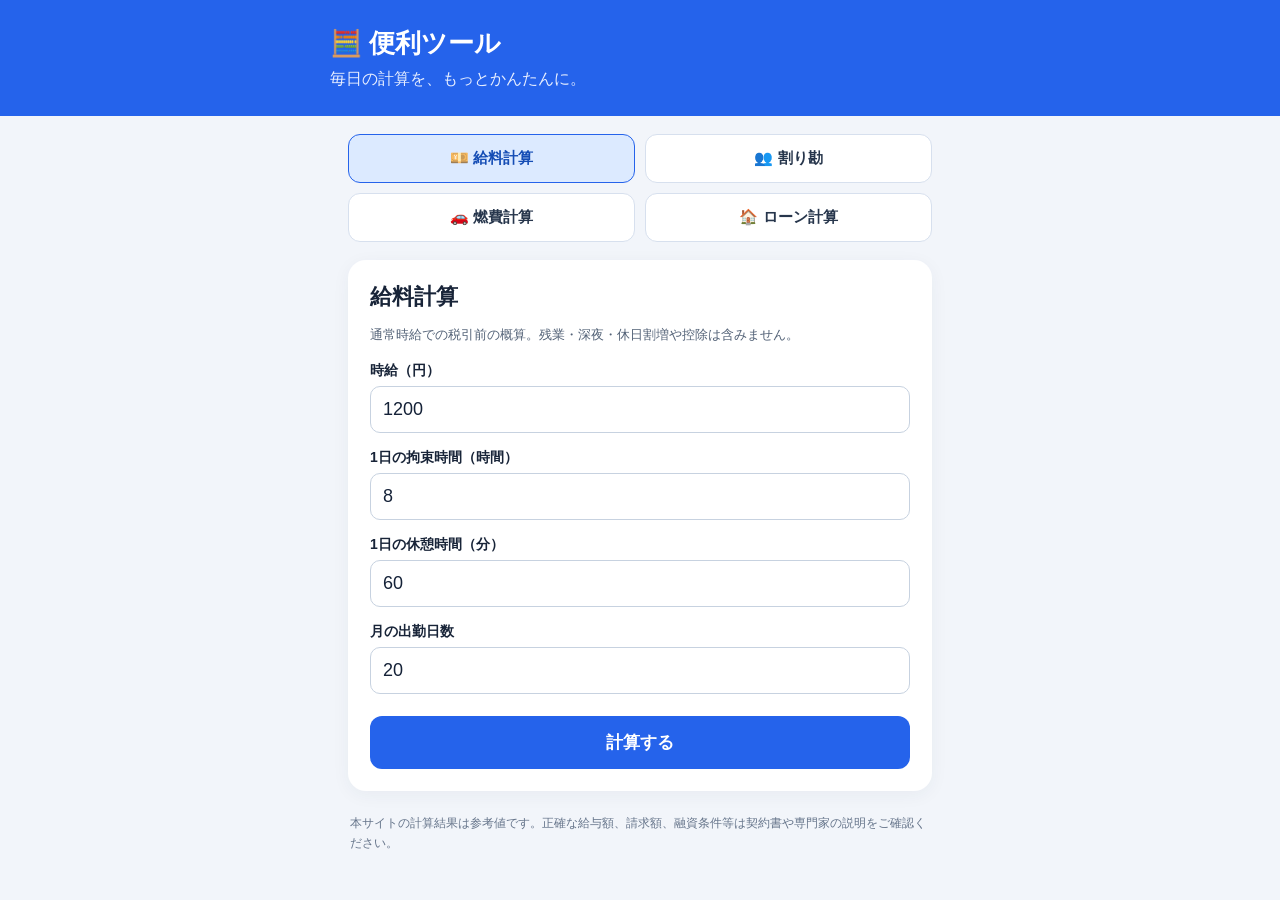
==== index.html @ 73e9c278 "Add files via upload" ====
<!doctype html>
<html lang="ja"><head><meta charset="utf-8"><meta name="viewport" content="width=device-width,initial-scale=1"><meta name="theme-color" content="#2563eb"><title>便利ツール | 無料計算サイト</title><style>
:root{font-family:-apple-system,BlinkMacSystemFont,'Hiragino Kaku Gothic ProN',sans-serif;color:#182438;background:#f2f5fa}*{box-sizing:border-box}body{margin:0}header{background:#2563eb;color:white;padding:26px 18px}header>div,main,footer{max-width:620px;margin:auto}h1{margin:0;font-size:26px}header p{margin:8px 0 0;color:#e7eeff}main{padding:18px}nav{display:grid;grid-template-columns:repeat(2,1fr);gap:10px;margin-bottom:18px}nav button{border:1px solid #d7e0ee;background:white;border-radius:12px;padding:14px 5px;font-size:15px;font-weight:700;color:#27364c}nav button[aria-selected=true]{background:#dceaff;border-color:#2563eb;color:#154db5}section{background:white;border-radius:18px;padding:22px;box-shadow:0 4px 18px #23344a0d}section[hidden]{display:none}h2{margin:0 0 8px;font-size:22px}.hint{color:#536277;font-size:13px;line-height:1.6}label{display:block;margin-top:16px;font-size:14px;font-weight:700}input{width:100%;border:1px solid #c7d2e0;border-radius:10px;padding:12px;margin-top:6px;font-size:18px;color:#152238}button.calc{width:100%;margin-top:22px;border:0;background:#2563eb;color:white;border-radius:12px;padding:15px;font-size:17px;font-weight:700}.result{margin-top:18px;padding:18px;background:#eaf2ff;border-radius:12px;font-size:22px;font-weight:800;overflow-wrap:anywhere}.result:empty{display:none}footer{padding:4px 20px 30px;font-size:12px;color:#65748a;line-height:1.7}</style></head><body>
<header><div><h1>🧮 便利ツール</h1><p>毎日の計算を、もっとかんたんに。</p></div></header><main><nav aria-label="計算ツールを選択"><button aria-selected="true" data-target="salary">💴 給料計算</button><button aria-selected="false" data-target="split">👥 割り勘</button><button aria-selected="false" data-target="fuel">🚗 燃費計算</button><button aria-selected="false" data-target="loan">🏠 ローン計算</button></nav>
<section id="salary"><h2>給料計算</h2><p class="hint">通常時給での税引前の概算。残業・深夜・休日割増や控除は含みません。</p><label>時給（円）<input id="wage" type="number" min="0" value="1200"></label><label>1日の拘束時間（時間）<input id="hours" type="number" min="0" value="8" step="0.5"></label><label>1日の休憩時間（分）<input id="break" type="number" min="0" value="60"></label><label>月の出勤日数<input id="days" type="number" min="0" value="20"></label><button class="calc" data-calc="salary">計算する</button><div class="result" id="salary-result" aria-live="polite"></div></section>
<section id="split" hidden><h2>割り勘計算</h2><p class="hint">1人あたりの支払額を1円単位で切り上げます。</p><label>合計金額（円）<input id="bill" type="number" min="0" value="12000"></label><label>人数<input id="people" type="number" min="1" step="1" value="4"></label><button class="calc" data-calc="split">計算する</button><div class="result" id="split-result" aria-live="polite"></div></section>
<section id="fuel" hidden><h2>燃費計算</h2><p class="hint">満タン法などで測定した走行距離と給油量から計算します。</p><label>走行距離（km）<input id="distance" type="number" min="0" value="420"></label><label>給油量（L）<input id="liters" type="number" min="0.01" value="30" step="0.01"></label><button class="calc" data-calc="fuel">計算する</button><div class="result" id="fuel-result" aria-live="polite"></div></section>
<section id="loan" hidden><h2>ローン返済計算</h2><p class="hint">元利均等返済、毎月末返済、固定金利の概算。手数料・ボーナス返済は含みません。</p><label>借入額（万円）<input id="principal" type="number" min="0" value="2000"></label><label>年利（%）<input id="rate" type="number" min="0" step="0.01" value="2"></label><label>返済期間（年）<input id="years" type="number" min="1" step="1" value="35"></label><button class="calc" data-calc="loan">計算する</button><div class="result" id="loan-result" aria-live="polite"></div></section></main>
<footer>本サイトの計算結果は参考値です。正確な給与額、請求額、融資条件等は契約書や専門家の説明をご確認ください。</footer><script>
const el=id=>document.getElementById(id),num=id=>Number(el(id).value),yen=v=>Math.round(v).toLocaleString('ja-JP')+'円';
document.querySelectorAll('nav button').forEach(b=>b.addEventListener('click',()=>{document.querySelectorAll('nav button').forEach(x=>x.setAttribute('aria-selected',String(x===b)));document.querySelectorAll('main section').forEach(s=>s.hidden=s.id!==b.dataset.target)}));
document.querySelectorAll('[data-calc]').forEach(b=>b.addEventListener('click',()=>{const type=b.dataset.calc,out=el(type+'-result');let ids=type==='salary'?['wage','hours','break','days']:type==='split'?['bill','people']:type==='fuel'?['distance','liters']:['principal','rate','years'];if(ids.some(id=>el(id).value.trim()===''||!Number.isFinite(num(id))||num(id)<0)){out.textContent='入力値を確認してください';return}let message='';if(type==='salary'){if(num('break')>num('hours')*60||num('days')>31||num('hours')>24){message='時間や日数を確認してください'}else{message='月収の目安：'+yen(num('wage')*(num('hours')-num('break')/60)*num('days'))}}else if(type==='split'){message=num('people')<1||!Number.isInteger(num('people'))?'人数は1以上の整数で入力してください':'1人あたり：'+yen(Math.ceil(num('bill')/num('people')))}else if(type==='fuel'){message=num('liters')<=0?'給油量は0より大きくしてください':'燃費：'+(num('distance')/num('liters')).toFixed(2)+' km/L'}else{const p=num('principal')*10000,r=num('rate')/1200,n=num('years')*12;if(n<=0||!Number.isInteger(num('years'))||num('years')>100){message='返済期間を確認してください'}else{const payment=r===0?p/n:p*r/(1-Math.pow(1+r,-n));message=Number.isFinite(payment)?'毎月返済：約'+yen(payment)+' ／ 総返済：約'+yen(payment*n):'入力値を確認してください'}}out.textContent=message}));
</script></body></html>
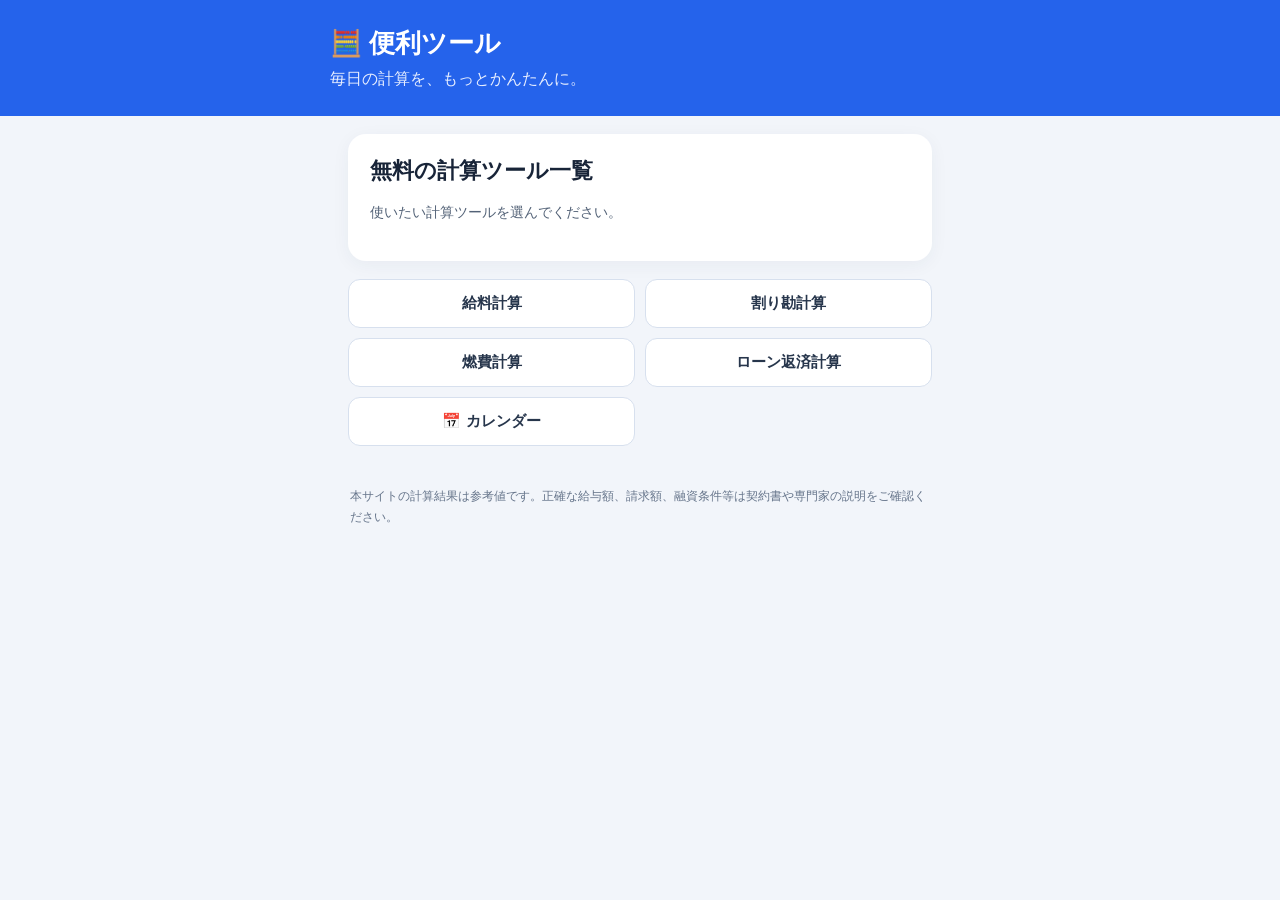
==== commit 43023d98: "Add files via upload" ====
--- a/index.html
+++ b/index.html
@@ -1,13 +1 @@
-<!doctype html>
-<html lang="ja"><head><meta charset="utf-8"><meta name="viewport" content="width=device-width,initial-scale=1"><meta name="theme-color" content="#2563eb"><title>便利ツール | 無料計算サイト</title><style>
-:root{font-family:-apple-system,BlinkMacSystemFont,'Hiragino Kaku Gothic ProN',sans-serif;color:#182438;background:#f2f5fa}*{box-sizing:border-box}body{margin:0}header{background:#2563eb;color:white;padding:26px 18px}header>div,main,footer{max-width:620px;margin:auto}h1{margin:0;font-size:26px}header p{margin:8px 0 0;color:#e7eeff}main{padding:18px}nav{display:grid;grid-template-columns:repeat(2,1fr);gap:10px;margin-bottom:18px}nav button{border:1px solid #d7e0ee;background:white;border-radius:12px;padding:14px 5px;font-size:15px;font-weight:700;color:#27364c}nav button[aria-selected=true]{background:#dceaff;border-color:#2563eb;color:#154db5}section{background:white;border-radius:18px;padding:22px;box-shadow:0 4px 18px #23344a0d}section[hidden]{display:none}h2{margin:0 0 8px;font-size:22px}.hint{color:#536277;font-size:13px;line-height:1.6}label{display:block;margin-top:16px;font-size:14px;font-weight:700}input{width:100%;border:1px solid #c7d2e0;border-radius:10px;padding:12px;margin-top:6px;font-size:18px;color:#152238}button.calc{width:100%;margin-top:22px;border:0;background:#2563eb;color:white;border-radius:12px;padding:15px;font-size:17px;font-weight:700}.result{margin-top:18px;padding:18px;background:#eaf2ff;border-radius:12px;font-size:22px;font-weight:800;overflow-wrap:anywhere}.result:empty{display:none}footer{padding:4px 20px 30px;font-size:12px;color:#65748a;line-height:1.7}</style></head><body>
-<header><div><h1>🧮 便利ツール</h1><p>毎日の計算を、もっとかんたんに。</p></div></header><main><nav aria-label="計算ツールを選択"><button aria-selected="true" data-target="salary">💴 給料計算</button><button aria-selected="false" data-target="split">👥 割り勘</button><button aria-selected="false" data-target="fuel">🚗 燃費計算</button><button aria-selected="false" data-target="loan">🏠 ローン計算</button></nav>
-<section id="salary"><h2>給料計算</h2><p class="hint">通常時給での税引前の概算。残業・深夜・休日割増や控除は含みません。</p><label>時給（円）<input id="wage" type="number" min="0" value="1200"></label><label>1日の拘束時間（時間）<input id="hours" type="number" min="0" value="8" step="0.5"></label><label>1日の休憩時間（分）<input id="break" type="number" min="0" value="60"></label><label>月の出勤日数<input id="days" type="number" min="0" value="20"></label><button class="calc" data-calc="salary">計算する</button><div class="result" id="salary-result" aria-live="polite"></div></section>
-<section id="split" hidden><h2>割り勘計算</h2><p class="hint">1人あたりの支払額を1円単位で切り上げます。</p><label>合計金額（円）<input id="bill" type="number" min="0" value="12000"></label><label>人数<input id="people" type="number" min="1" step="1" value="4"></label><button class="calc" data-calc="split">計算する</button><div class="result" id="split-result" aria-live="polite"></div></section>
-<section id="fuel" hidden><h2>燃費計算</h2><p class="hint">満タン法などで測定した走行距離と給油量から計算します。</p><label>走行距離（km）<input id="distance" type="number" min="0" value="420"></label><label>給油量（L）<input id="liters" type="number" min="0.01" value="30" step="0.01"></label><button class="calc" data-calc="fuel">計算する</button><div class="result" id="fuel-result" aria-live="polite"></div></section>
-<section id="loan" hidden><h2>ローン返済計算</h2><p class="hint">元利均等返済、毎月末返済、固定金利の概算。手数料・ボーナス返済は含みません。</p><label>借入額（万円）<input id="principal" type="number" min="0" value="2000"></label><label>年利（%）<input id="rate" type="number" min="0" step="0.01" value="2"></label><label>返済期間（年）<input id="years" type="number" min="1" step="1" value="35"></label><button class="calc" data-calc="loan">計算する</button><div class="result" id="loan-result" aria-live="polite"></div></section></main>
-<footer>本サイトの計算結果は参考値です。正確な給与額、請求額、融資条件等は契約書や専門家の説明をご確認ください。</footer><script>
-const el=id=>document.getElementById(id),num=id=>Number(el(id).value),yen=v=>Math.round(v).toLocaleString('ja-JP')+'円';
-document.querySelectorAll('nav button').forEach(b=>b.addEventListener('click',()=>{document.querySelectorAll('nav button').forEach(x=>x.setAttribute('aria-selected',String(x===b)));document.querySelectorAll('main section').forEach(s=>s.hidden=s.id!==b.dataset.target)}));
-document.querySelectorAll('[data-calc]').forEach(b=>b.addEventListener('click',()=>{const type=b.dataset.calc,out=el(type+'-result');let ids=type==='salary'?['wage','hours','break','days']:type==='split'?['bill','people']:type==='fuel'?['distance','liters']:['principal','rate','years'];if(ids.some(id=>el(id).value.trim()===''||!Number.isFinite(num(id))||num(id)<0)){out.textContent='入力値を確認してください';return}let message='';if(type==='salary'){if(num('break')>num('hours')*60||num('days')>31||num('hours')>24){message='時間や日数を確認してください'}else{message='月収の目安：'+yen(num('wage')*(num('hours')-num('break')/60)*num('days'))}}else if(type==='split'){message=num('people')<1||!Number.isInteger(num('people'))?'人数は1以上の整数で入力してください':'1人あたり：'+yen(Math.ceil(num('bill')/num('people')))}else if(type==='fuel'){message=num('liters')<=0?'給油量は0より大きくしてください':'燃費：'+(num('distance')/num('liters')).toFixed(2)+' km/L'}else{const p=num('principal')*10000,r=num('rate')/1200,n=num('years')*12;if(n<=0||!Number.isInteger(num('years'))||num('years')>100){message='返済期間を確認してください'}else{const payment=r===0?p/n:p*r/(1-Math.pow(1+r,-n));message=Number.isFinite(payment)?'毎月返済：約'+yen(payment)+' ／ 総返済：約'+yen(payment*n):'入力値を確認してください'}}out.textContent=message}));
-</script></body></html>
+<!doctype html><html lang="ja"><head><meta charset="utf-8"><meta name="viewport" content="width=device-width,initial-scale=1"><meta name="theme-color" content="#2563eb"><title>無料計算サイト | 便利ツール</title><meta name="description" content="給料計算・割り勘・燃費・ローン返済をスマホで簡単に無料計算。"><link rel="stylesheet" href="style.css"></head><body><header><div><h1>🧮 便利ツール</h1><p>毎日の計算を、もっとかんたんに。</p></div></header><main><section><h2>無料の計算ツール一覧</h2><p class="hint">使いたい計算ツールを選んでください。</p></section><div style="height:18px"></div><nav aria-label="計算ツールを選択"><a href="salary.html">給料計算</a><a href="split.html">割り勘計算</a><a href="fuel.html">燃費計算</a><a href="loan.html">ローン返済計算</a><a href="calendar.html">📅 カレンダー</a></nav></main><footer>本サイトの計算結果は参考値です。正確な給与額、請求額、融資条件等は契約書や専門家の説明をご確認ください。</footer></body></html>
--- a/style.css
+++ b/style.css
@@ -0,0 +1,23 @@
+ :root{font-family:-apple-system,BlinkMacSystemFont,"Hiragino Kaku Gothic ProN",sans-serif;color:#182438;background:#f2f5fa}*{box-sizing:border-box}body{margin:0}header{background:#2563eb;color:white;padding:26px 18px}header>div,main,footer{max-width:620px;margin:auto}h1{margin:0;font-size:26px}header p{margin:8px 0 0;color:#e7eeff}main{padding:18px}nav{display:grid;grid-template-columns:repeat(2,1fr);gap:10px;margin-bottom:18px}nav a{border:1px solid #d7e0ee;background:white;border-radius:12px;padding:14px 5px;font-size:15px;font-weight:700;color:#27364c;text-decoration:none;text-align:center}nav a[aria-current=page]{background:#dceaff;border-color:#2563eb;color:#154db5}section{background:white;border-radius:18px;padding:22px;box-shadow:0 4px 18px #23344a0d}h2{margin:0 0 8px;font-size:22px}.hint,.explain{color:#536277;font-size:14px;line-height:1.8}label{display:block;margin-top:16px;font-size:14px;font-weight:700}input{width:100%;border:1px solid #c7d2e0;border-radius:10px;padding:12px;margin-top:6px;font-size:18px;color:#152238}button.calc{width:100%;margin-top:22px;border:0;background:#2563eb;color:white;border-radius:12px;padding:15px;font-size:17px;font-weight:700}.result{margin-top:18px;padding:18px;background:#eaf2ff;border-radius:12px;font-size:22px;font-weight:800;overflow-wrap:anywhere}.result:empty{display:none}footer{padding:4px 20px 30px;font-size:12px;color:#65748a;line-height:1.7}a:focus-visible,button:focus-visible,input:focus-visible{outline:3px solid #f59e0b;outline-offset:2px}
+/* Calendar */
+.calendar-toolbar{display:flex;justify-content:space-between;align-items:center;gap:8px;margin:16px 0}.calendar-toolbar button,.event-actions button{border:1px solid #c7d2e0;background:#fff;border-radius:10px;padding:10px 13px;color:#182438;font-size:15px}.calendar-toolbar strong{font-size:19px}.calendar-grid{display:grid;grid-template-columns:repeat(7,minmax(0,1fr));gap:4px}.weekday{text-align:center;font-size:12px;font-weight:700;color:#536277;padding:8px 0}.day{position:relative;min-height:54px;background:#f8fafc;border:1px solid #e1e7f0;border-radius:9px;padding:6px 2px;display:flex;flex-direction:column;align-items:center;gap:5px;font-size:15px;color:#182438}.day[disabled]{visibility:hidden}.day.today{border:2px solid #2563eb}.day.selected{background:#dceaff}.day .dot{height:6px;width:6px;border-radius:50%;background:#2563eb}.day:focus-visible{outline:3px solid #f59e0b}.event-item{border-bottom:1px solid #e1e7f0;padding:12px 0;overflow-wrap:anywhere}.event-item:last-child{border-bottom:0}.event-actions{display:flex;gap:8px;margin-top:8px}.event-actions button{font-size:13px;padding:6px 10px}.calendar-form{margin-top:18px;padding-top:12px;border-top:1px solid #e1e7f0}.calendar-form textarea{width:100%;min-height:76px;border:1px solid #c7d2e0;border-radius:10px;padding:12px;font:inherit;margin-top:6px}.calendar-form button{margin-top:12px}.status{font-size:13px;color:#536277;min-height:1.5em}@media(max-width:390px){.day{min-height:47px;font-size:13px}.calendar-grid{gap:3px}section{padding:16px}}
+
+/* Work calendar */
+.salary-summary{padding:16px;background:#eaf2ff;border-radius:14px;margin:14px 0}
+.salary-amount{font-size:28px;font-weight:800;color:#154db5;margin:5px 0}
+.work-two{display:grid;grid-template-columns:1fr 1fr;gap:12px}
+.work-check{display:flex;align-items:center;gap:8px;font-weight:500}
+.work-check input{width:auto;margin:0}
+.secondary-button{width:100%;margin-top:10px;padding:12px;border:1px solid #c7d2e0;border-radius:10px;background:white;font-size:15px}
+.day .work-dot{width:7px;height:7px;background:#16a34a;border-radius:50%}
+.day .work-small{font-size:9px;color:#166534;font-weight:700;line-height:1.1}
+@media(max-width:390px){.day .work-small{font-size:8px}}
+
+.pay-row,.place-row{display:flex;align-items:center;justify-content:space-between;gap:8px;padding:10px 0;border-bottom:1px solid #d7e0ee;flex-wrap:wrap}
+.pay-row strong{white-space:nowrap}
+.place-row span{flex:1;min-width:140px}
+.place-row button{border:1px solid #c7d2e0;background:#fff;border-radius:8px;padding:7px 10px}
+#workplace-breakdown{margin-top:10px}
+#work-place{width:100%;padding:12px;margin-top:6px;border:1px solid #c7d2e0;border-radius:10px;font-size:16px;background:white}
+
+.day.holiday{background:#fef3c7;border:2px solid #eab308}.day.multi-picked{outline:3px solid #16a34a;outline-offset:-3px}.holiday-label{display:block;font-size:10px;color:#92400e;font-weight:800}#work-history,#event-history{width:100%;padding:12px;margin-top:6px;border:1px solid #c7d2e0;border-radius:10px;background:white;font-size:16px}
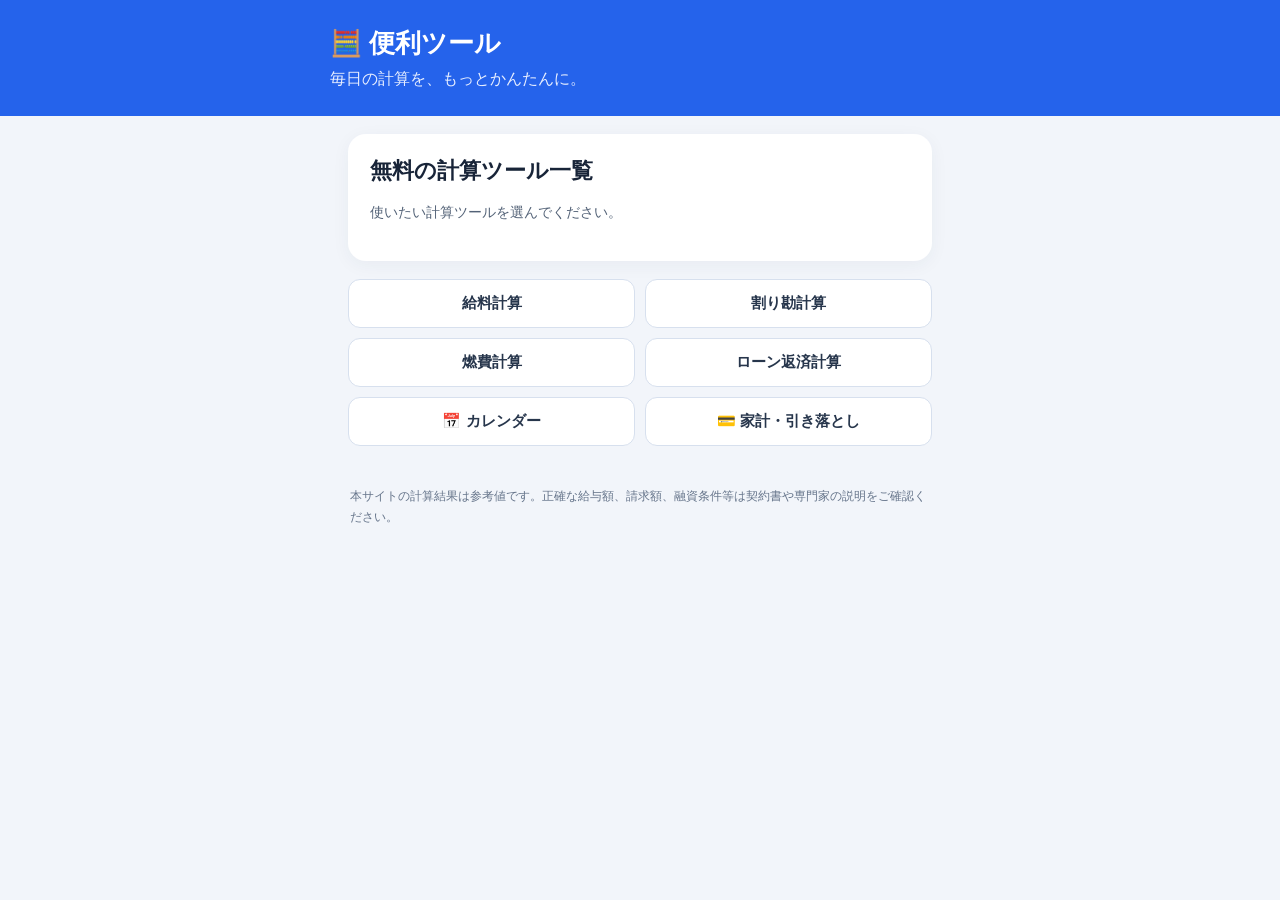
==== commit 077386d4: "Add files via upload" ====
--- a/index.html
+++ b/index.html
@@ -1 +1 @@
-<!doctype html><html lang="ja"><head><meta charset="utf-8"><meta name="viewport" content="width=device-width,initial-scale=1"><meta name="theme-color" content="#2563eb"><title>無料計算サイト | 便利ツール</title><meta name="description" content="給料計算・割り勘・燃費・ローン返済をスマホで簡単に無料計算。"><link rel="stylesheet" href="style.css"></head><body><header><div><h1>🧮 便利ツール</h1><p>毎日の計算を、もっとかんたんに。</p></div></header><main><section><h2>無料の計算ツール一覧</h2><p class="hint">使いたい計算ツールを選んでください。</p></section><div style="height:18px"></div><nav aria-label="計算ツールを選択"><a href="salary.html">給料計算</a><a href="split.html">割り勘計算</a><a href="fuel.html">燃費計算</a><a href="loan.html">ローン返済計算</a><a href="calendar.html">📅 カレンダー</a></nav></main><footer>本サイトの計算結果は参考値です。正確な給与額、請求額、融資条件等は契約書や専門家の説明をご確認ください。</footer></body></html>+<!doctype html><html lang="ja"><head><meta charset="utf-8"><meta name="viewport" content="width=device-width,initial-scale=1"><meta name="theme-color" content="#2563eb"><title>無料計算サイト | 便利ツール</title><meta name="description" content="給料計算・割り勘・燃費・ローン返済をスマホで簡単に無料計算。"><link rel="stylesheet" href="style.css"></head><body><header><div><h1>🧮 便利ツール</h1><p>毎日の計算を、もっとかんたんに。</p></div></header><main><section><h2>無料の計算ツール一覧</h2><p class="hint">使いたい計算ツールを選んでください。</p></section><div style="height:18px"></div><nav aria-label="計算ツールを選択"><a href="salary.html">給料計算</a><a href="split.html">割り勘計算</a><a href="fuel.html">燃費計算</a><a href="loan.html">ローン返済計算</a><a href="calendar.html">📅 カレンダー</a><a href="finance.html">💳 家計・引き落とし</a></nav></main><footer>本サイトの計算結果は参考値です。正確な給与額、請求額、融資条件等は契約書や専門家の説明をご確認ください。</footer></body></html>
--- a/style.css
+++ b/style.css
@@ -21,3 +21,28 @@
 #work-place{width:100%;padding:12px;margin-top:6px;border:1px solid #c7d2e0;border-radius:10px;font-size:16px;background:white}
 
 .day.holiday{background:#fef3c7;border:2px solid #eab308}.day.multi-picked{outline:3px solid #16a34a;outline-offset:-3px}.holiday-label{display:block;font-size:10px;color:#92400e;font-weight:800}#work-history,#event-history{width:100%;padding:12px;margin-top:6px;border:1px solid #c7d2e0;border-radius:10px;background:white;font-size:16px}
+
+#expense-panel input[type=file]{font-size:14px}
+#expense-panel select,#place-pay-type,#work-pay-type{width:100%;padding:12px;margin-top:6px;border:1px solid #c7d2e0;border-radius:10px;background:white;font-size:16px}
+.expense-entry{padding:10px 0;border-bottom:1px solid #d7e0ee;display:flex;justify-content:space-between;align-items:center;gap:8px}
+.expense-entry button{padding:7px;border-radius:8px;border:1px solid #c7d2e0;background:white}
+
+.day.has-entry{border-color:#0f766e;background:#ecfdf5}
+.day.has-entry.selected{background:#dceaff}
+.day.has-entry.holiday{background:#fef3c7}
+.entry-indicator{font-size:9px;font-weight:800;color:#0f766e;line-height:1.1;white-space:normal;text-align:center;letter-spacing:0}
+#day-popup{border:0;border-radius:16px;padding:20px;width:min(92vw,440px);max-height:80vh;overflow:auto;box-shadow:0 12px 55px #0004;color:#182438}
+#day-popup::backdrop{background:#0008}
+.popup-head{display:flex;justify-content:space-between;align-items:center;gap:12px}
+.popup-head h3{margin:0;font-size:18px}
+.popup-head button{background:#f1f5f9;border:0;border-radius:8px;padding:10px;font-size:17px}
+.popup-entry{display:flex;gap:12px;border-bottom:1px solid #e1e7f0;padding:12px 0;white-space:pre-wrap;overflow-wrap:anywhere}
+.popup-entry strong{min-width:35px;color:#2563eb}
+.popup-entry span{flex:1}
+
+.day.has-payment{box-shadow:inset 0 -3px #f59e0b}
+#finance-status{white-space:pre-wrap}
+
+.forecast-row{padding:12px;margin:8px 0;border:1px solid #cbd5e1;border-radius:10px;background:#f8fafc;display:grid;gap:5px}
+.forecast-danger{background:#fff1f2;border-color:#e11d48;color:#9f1239}
+#deposit-list .secondary-button{width:auto;margin:0}
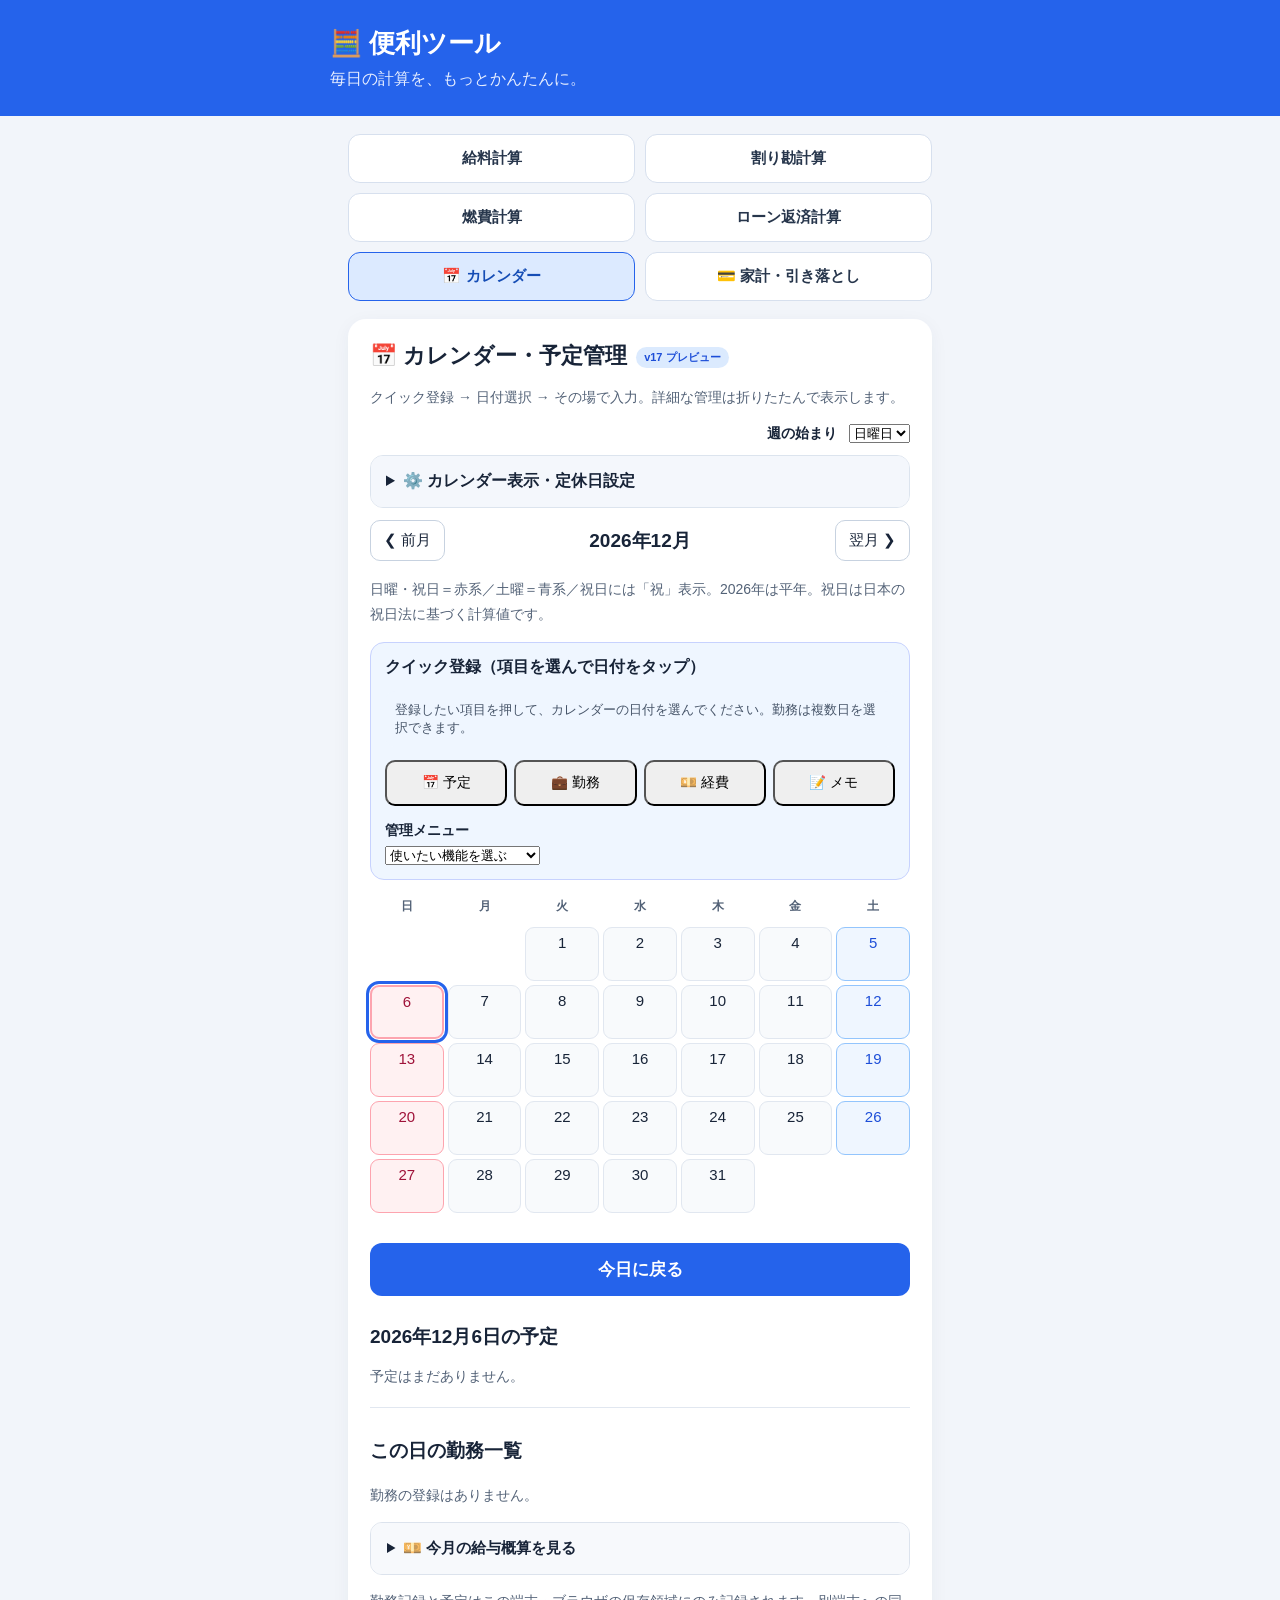
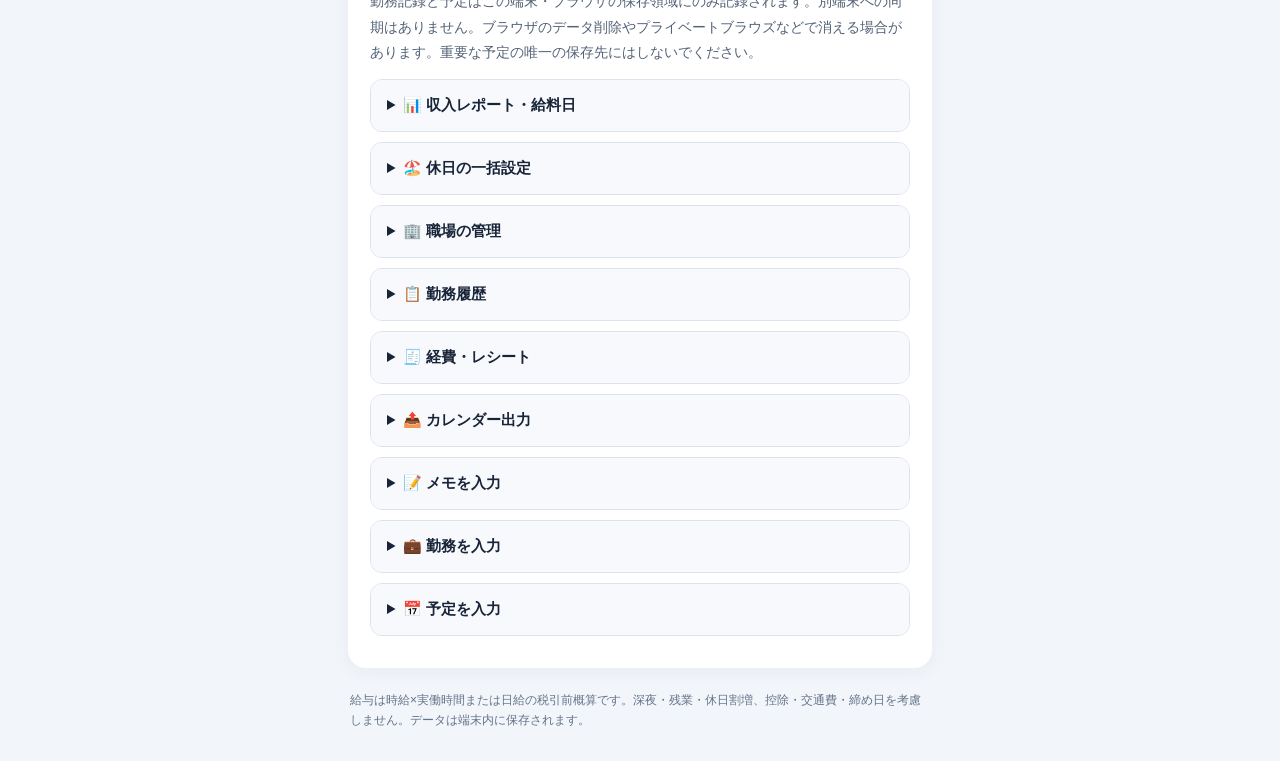
==== commit 18d3fdb2: "Add files via upload" ====
--- a/index.html
+++ b/index.html
@@ -1 +1,2 @@
-<!doctype html><html lang="ja"><head><meta charset="utf-8"><meta name="viewport" content="width=device-width,initial-scale=1"><meta name="theme-color" content="#2563eb"><title>無料計算サイト | 便利ツール</title><meta name="description" content="給料計算・割り勘・燃費・ローン返済をスマホで簡単に無料計算。"><link rel="stylesheet" href="style.css"></head><body><header><div><h1>🧮 便利ツール</h1><p>毎日の計算を、もっとかんたんに。</p></div></header><main><section><h2>無料の計算ツール一覧</h2><p class="hint">使いたい計算ツールを選んでください。</p></section><div style="height:18px"></div><nav aria-label="計算ツールを選択"><a href="salary.html">給料計算</a><a href="split.html">割り勘計算</a><a href="fuel.html">燃費計算</a><a href="loan.html">ローン返済計算</a><a href="calendar.html">📅 カレンダー</a><a href="finance.html">💳 家計・引き落とし</a></nav></main><footer>本サイトの計算結果は参考値です。正確な給与額、請求額、融資条件等は契約書や専門家の説明をご確認ください。</footer></body></html>+<!DOCTYPE html>
+<html lang="ja"><head><meta charset="utf-8"/><meta content="width=device-width,initial-scale=1" name="viewport"/><meta content="#2563eb" name="theme-color"/><title>無料計算サイト | 便利ツール</title><meta content="給料計算・割り勘・燃費・ローン返済をスマホで簡単に無料計算。" name="description"/><link href="style.css" rel="stylesheet"/><meta content="0;url=calendar.html" http-equiv="refresh"/></head><body><header><div><h1>🧮 便利ツール</h1><p>毎日の計算を、もっとかんたんに。</p></div></header><main><section class="v17-home"><h2>📅 カレンダーがホームになりました</h2><p>予定・勤務・家計をここから管理できます。</p><a class="v17-primary" href="calendar.html">カレンダーを開く</a><details class="v17-fold"><summary>その他の便利ツール</summary><nav><a href="finance.html">💳 家計・引き落とし</a><a href="loan.html">🏠 ローン・保険</a><a href="salary.html">給料計算</a><a href="split.html">割り勘計算</a><a href="fuel.html">燃費計算</a></nav></details></section></main><footer>本サイトの計算結果は参考値です。正確な給与額、請求額、融資条件等は契約書や専門家の説明をご確認ください。</footer></body></html>
--- a/style.css
+++ b/style.css
@@ -46,3 +46,63 @@
 .forecast-row{padding:12px;margin:8px 0;border:1px solid #cbd5e1;border-radius:10px;background:#f8fafc;display:grid;gap:5px}
 .forecast-danger{background:#fff1f2;border-color:#e11d48;color:#9f1239}
 #deposit-list .secondary-button{width:auto;margin:0}
+/* Weekends and Japanese public holidays */
+#calendar .day.jpn-sunday,#calendar .day.jpn-holiday{background:#fff1f2;border-color:#fda4af;color:#9f1239}
+#calendar .day.jpn-saturday:not(.jpn-holiday){background:#eff6ff;border-color:#93c5fd;color:#1d4ed8}
+#calendar .day.jpn-holiday.selected,#calendar .day.jpn-sunday.selected,#calendar .day.jpn-saturday.selected{outline:3px solid #2563eb;outline-offset:1px}
+.jpn-holiday-label{display:block;font-size:10px;font-weight:800;color:#be123c;line-height:1.1}
+
+.manager-section{margin-top:24px;padding-top:12px;border-top:1px solid #cbd5e1}
+.manager-section h2{font-size:19px;margin:18px 0 12px}
+.manager-item{padding:12px 0;border-bottom:1px solid #dce3ed}
+.manager-item button{width:auto;padding:8px 12px;margin:6px 6px 0 0}
+.insurance-warning{border:2px solid #d97706;border-radius:12px;padding:12px;margin:12px 0;background:#fffbeb;color:#92400e;font-weight:700}
+.day.has-insurance{box-shadow:inset 0 -3px #e11d48}
+#insurance-year-dialog{border:0;border-radius:16px;max-width:min(92vw,440px);padding:22px;box-shadow:0 15px 50px #0004}
+#insurance-year-dialog::backdrop{background:#0008}
+
+#insurance-reserve-list .manager-item{margin:12px 0;padding:14px;border:1px solid #dce3ed;border-radius:12px}
+/* v16 calendar usability */
+.v16-cal-settings{display:flex;gap:12px;align-items:center;justify-content:flex-end;margin:12px 0}
+.v16-cal-settings label{margin:0;white-space:nowrap;font-size:.9rem}
+.v16-cal-settings select{width:auto;max-width:160px;margin:0}
+.v16-quick{background:#f5f8ff;border:1px solid #dbeafe;border-radius:14px;padding:15px;margin:14px 0 20px}
+.v16-quick strong{display:block;margin-bottom:10px}
+.v16-actions{display:grid;grid-template-columns:repeat(4,minmax(0,1fr));gap:7px;margin-bottom:16px}
+.v16-actions button{margin:0;padding:12px 3px;font-size:.86rem;border-radius:10px}
+.v16-quick label{display:block;margin-bottom:6px}
+.v16-quick select{margin:0}
+.v16-fold{border:1px solid #dce3ed;border-radius:12px;margin:12px 0;overflow:hidden}
+.v16-fold>summary{padding:16px;font-weight:700;cursor:pointer;background:#f7f9fc;list-style-position:inside}
+.v16-fold>.calendar-form,.v16-fold>form{margin:8px 12px 14px}
+.v16-fold:target{scroll-margin-top:12px}
+@media(max-width:420px){.v16-actions button{font-size:.78rem;padding:11px 2px}}
+
+/* v16.1: calendar first, readable on narrow iPhones */
+.v16-version{display:inline-block;margin-left:9px;padding:3px 8px;font-size:11px;vertical-align:middle;background:#dbeafe;color:#1d4ed8;border-radius:20px}
+.v16-quick{margin:12px 0;padding:14px;border:1px solid #c7d2fe;background:#eff6ff}
+.v16-fold{margin:10px 0}
+.v16-fold summary{font-size:15px}
+.calendar-toolbar{margin-top:4px}
+#calendar{margin-bottom:8px}
+#selected-title{margin-top:18px}
+@media(max-width:440px){main{padding-top:12px}.v16-actions{grid-template-columns:repeat(2,minmax(0,1fr))}.v16-actions button{font-size:14px;padding:12px 4px}.v16-cal-settings{justify-content:flex-start}}
+
+/* v17 UI: consistent compact disclosure and sheet */
+.v17-fold{border:1px solid #dce4ee;border-radius:13px;margin:12px 0;background:#fff;overflow:hidden}
+.v17-fold>summary{padding:15px;cursor:pointer;font-weight:700;background:#f4f7fc}
+.v17-fold>form,.v17-fold>p,.v17-fold>label,.v17-fold>div{margin-left:14px;margin-right:14px}
+.v17-intro,.v17-mode-help{font-size:13px;color:#475569;background:#eff6ff;padding:10px;border-radius:10px}
+.v17-primary{display:block;background:#2563eb;color:white;padding:15px;border-radius:12px;text-align:center;text-decoration:none;font-weight:700;margin:15px 0}
+#v17-edit-dialog,.v17-sheet{border:0;border-radius:18px 18px 0 0;position:fixed;top:auto;bottom:0;left:0;right:0;width:100%;max-width:620px;max-height:86dvh;overflow:auto;margin:0 auto;padding:20px;background:#fff;box-shadow:0 -10px 40px #0003}
+#v17-edit-dialog::backdrop,.v17-sheet::backdrop{background:#0007}
+.v17-edit-form label{display:block;margin:12px 0}.v17-edit-form input,.v17-edit-form select{width:100%;padding:12px;border:1px solid #c7d2e0;border-radius:10px;font-size:16px;margin-top:6px}
+.v17-edit-actions{display:flex;gap:10px;align-items:center;margin-top:20px}.v17-edit-actions>*{flex:1}.v17-edit-actions button{padding:13px;border-radius:10px}.v17-edit-actions .calc{margin:0}
+.v17-weekly-off{display:flex;gap:5px;justify-content:space-between}.v17-weekly-off label{margin:0;font-size:13px}.v17-weekly-off input{width:auto}
+.day.v17-off{box-shadow:inset 0 -3px #10b981}.day.v17-red{color:#dc2626}.day.v17-blue{color:#2563eb}
+.v16-quick{margin:10px 0}.v16-actions button.v17-active{background:#1d4ed8;color:#fff;border-color:#1d4ed8}
+.v17-sheet form{margin:0;padding:0;border:0}.v17-sheet h3{margin:5px 0 12px}.v17-sheet .v17-close{float:right;width:auto;margin:0;padding:7px 12px}
+.v17-picked{outline:3px solid #2563eb;outline-offset:-3px}
+@media(max-width:440px){nav a{padding:10px 4px;font-size:13px}header{padding:16px}section{padding:15px}.day{min-height:47px}}
+
+body.v17-no-sun .day.jpn-sunday:not(.v17-red){color:#182438;background:#f8fafc}body.v17-no-sat .day.jpn-saturday:not(.v17-blue){color:#182438;background:#f8fafc}body.v17-no-holiday .day.jpn-holiday:not(.v17-red){color:#182438;background:#f8fafc}body.v17-no-holiday .day.jpn-holiday:not(.v17-red) .jpn-holiday-label{color:#536277}
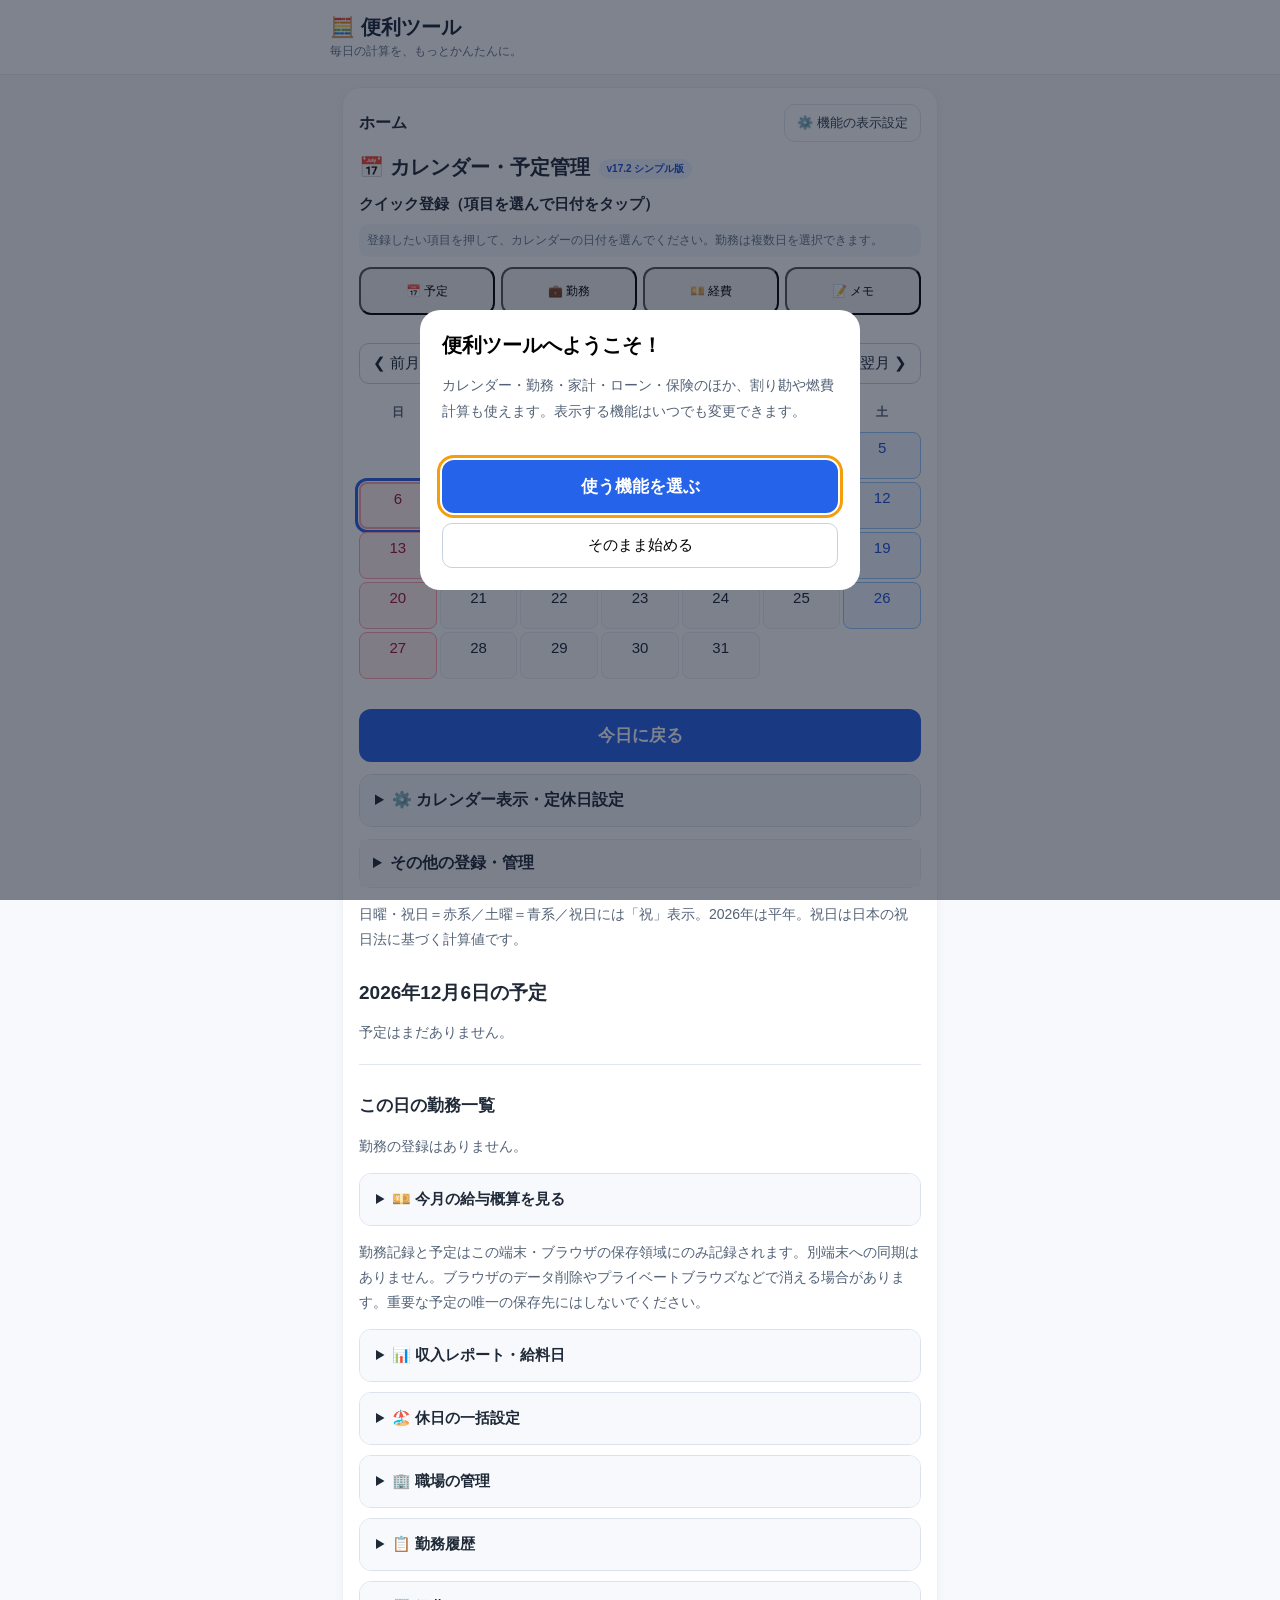
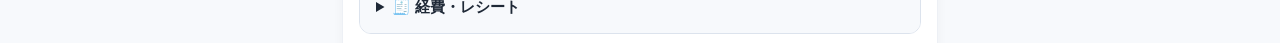
==== commit 563dd188: "Add files via upload" ====
--- a/index.html
+++ b/index.html
@@ -1,2 +1,2 @@
 <!DOCTYPE html>
-<html lang="ja"><head><meta charset="utf-8"/><meta content="width=device-width,initial-scale=1" name="viewport"/><meta content="#2563eb" name="theme-color"/><title>無料計算サイト | 便利ツール</title><meta content="給料計算・割り勘・燃費・ローン返済をスマホで簡単に無料計算。" name="description"/><link href="style.css" rel="stylesheet"/><meta content="0;url=calendar.html" http-equiv="refresh"/></head><body><header><div><h1>🧮 便利ツール</h1><p>毎日の計算を、もっとかんたんに。</p></div></header><main><section class="v17-home"><h2>📅 カレンダーがホームになりました</h2><p>予定・勤務・家計をここから管理できます。</p><a class="v17-primary" href="calendar.html">カレンダーを開く</a><details class="v17-fold"><summary>その他の便利ツール</summary><nav><a href="finance.html">💳 家計・引き落とし</a><a href="loan.html">🏠 ローン・保険</a><a href="salary.html">給料計算</a><a href="split.html">割り勘計算</a><a href="fuel.html">燃費計算</a></nav></details></section></main><footer>本サイトの計算結果は参考値です。正確な給与額、請求額、融資条件等は契約書や専門家の説明をご確認ください。</footer></body></html>+<html lang="ja"><head><meta charset="utf-8"/><meta content="width=device-width,initial-scale=1" name="viewport"/><meta content="#2563eb" name="theme-color"/><title>無料計算サイト | 便利ツール</title><meta content="給料計算・割り勘・燃費・ローン返済をスマホで簡単に無料計算。" name="description"/><link href="style.css?v=172" rel="stylesheet"/><meta content="0;url=calendar.html" http-equiv="refresh"/></head><body><header><div><h1>🧮 便利ツール</h1><p>毎日の計算を、もっとかんたんに。</p></div></header><main><section class="v17-home"><h2>📅 カレンダーがホームになりました</h2><p>予定・勤務・家計をここから管理できます。</p><a class="v17-primary" href="calendar.html">カレンダーを開く</a><details class="v17-fold"><summary>その他の便利ツール</summary><nav><a href="finance.html">💳 家計・引き落とし</a><a href="loan.html">🏠 ローン・保険</a><a href="salary.html">給料計算</a><a href="split.html">割り勘計算</a><a href="fuel.html">燃費計算</a></nav></details></section></main><footer>本サイトの計算結果は参考値です。正確な給与額、請求額、融資条件等は契約書や専門家の説明をご確認ください。</footer></body></html>
--- a/style.css
+++ b/style.css
@@ -106,3 +106,9 @@
 @media(max-width:440px){nav a{padding:10px 4px;font-size:13px}header{padding:16px}section{padding:15px}.day{min-height:47px}}
 
 body.v17-no-sun .day.jpn-sunday:not(.v17-red){color:#182438;background:#f8fafc}body.v17-no-sat .day.jpn-saturday:not(.v17-blue){color:#182438;background:#f8fafc}body.v17-no-holiday .day.jpn-holiday:not(.v17-red){color:#182438;background:#f8fafc}body.v17-no-holiday .day.jpn-holiday:not(.v17-red) .jpn-holiday-label{color:#536277}
+
+/* v17.1: keep quick actions at the top, hide long tool nav */
+.v17-nav-fold{margin:18px auto;max-width:900px;padding:10px 14px;border:1px solid #dbe3ef;border-radius:12px}.v17-nav-fold summary{cursor:pointer;font-weight:650}.v17-nav-fold nav{margin-top:10px}.v16-quick{margin:12px 0 16px}.v17-quick-note{font-size:.88rem}
+
+/* v17.2 SIMPLE unified layout */
+:root{background:#f7f9fc;color:#1f2937}body{background:#f7f9fc}header{background:#fff;color:#17243a;border-bottom:1px solid #e7edf5;padding:14px 18px}header h1{font-size:20px;font-weight:800}header p{font-size:12px;color:#64748b;margin:2px 0 0}main{padding:12px 12px 24px}section{padding:16px;border:1px solid #edf0f5;box-shadow:0 3px 12px #1f29370a}h2{font-size:20px}h3{font-size:17px}button,select,input,textarea{font-family:inherit}select{min-height:42px}input{font-size:16px}button{cursor:pointer}.v16-quick{border:0;background:#fff;padding:6px 0 12px;margin:0 0 6px}.v16-quick>strong{font-size:15px}.v16-actions{display:grid;grid-template-columns:repeat(4,minmax(0,1fr));gap:6px;margin:10px 0}.v16-actions button{font-size:12px;min-height:48px;padding:8px 2px;border-radius:12px}.v17-mode-help{margin:8px 0;background:#f4f7fc;color:#64748b;font-size:12px;padding:8px}.v16-quick>label,.v16-quick>select{display:none}.calendar-toolbar{margin:6px 0 12px}.calendar-grid{gap:3px}.day{border-color:#e8edf5;border-radius:8px;background:#fafbfe;min-height:47px}.v172-top-actions{display:flex;gap:8px;align-items:center;justify-content:space-between;margin-bottom:12px}.v172-settings-btn{border:1px solid #e0e7f0;border-radius:11px;background:#fff;color:#334155;padding:9px 12px;font-size:13px}.v172-settings{border:0;border-radius:20px;width:min(92vw,440px);max-height:85dvh;overflow:auto;padding:22px}.v172-settings::backdrop{background:#0f172a88}.v172-setting-row{display:flex;justify-content:space-between;align-items:center;gap:14px;border-bottom:1px solid #e5eaf1;padding:12px 0;margin:0}.v172-setting-row input{width:22px;height:22px;flex:none}.v172-menu{border:1px solid #e7edf5;border-radius:13px;background:#fff;margin:12px 0}.v172-menu>summary{padding:13px;font-size:14px;font-weight:700;cursor:pointer}.v172-links{display:grid;grid-template-columns:1fr 1fr;gap:7px;padding:10px}.v172-links a{display:block;border-radius:9px;background:#f4f7fc;text-align:center;padding:12px 5px;text-decoration:none;font-size:13px;color:#243a55;font-weight:600}.v172-advanced{border:1px solid #e7edf5;border-radius:12px;margin:10px 0}.v172-advanced>summary{cursor:pointer;padding:13px;font-weight:700;background:#f8fafc}.v172-advanced>div{padding:0 12px 12px}.v17-nav-fold{display:none}.v16-version{font-size:10px;background:#eff6ff}.v172-finance-tools{display:grid;grid-template-columns:repeat(2,1fr);gap:8px;margin:10px 0}.v172-finance-tools button{border:1px solid #dce4f0;background:#f7faff;border-radius:12px;padding:12px 6px;font-size:13px;font-weight:700}.v172-finance-tools button:focus-visible{outline:2px solid #2563eb}@media(max-width:440px){header{padding:12px 14px}main{padding:8px}section{padding:13px}.v16-actions{grid-template-columns:repeat(4,minmax(0,1fr))}.v16-actions button{font-size:12px;padding:7px 1px}.v17-mode-help{font-size:12px}}
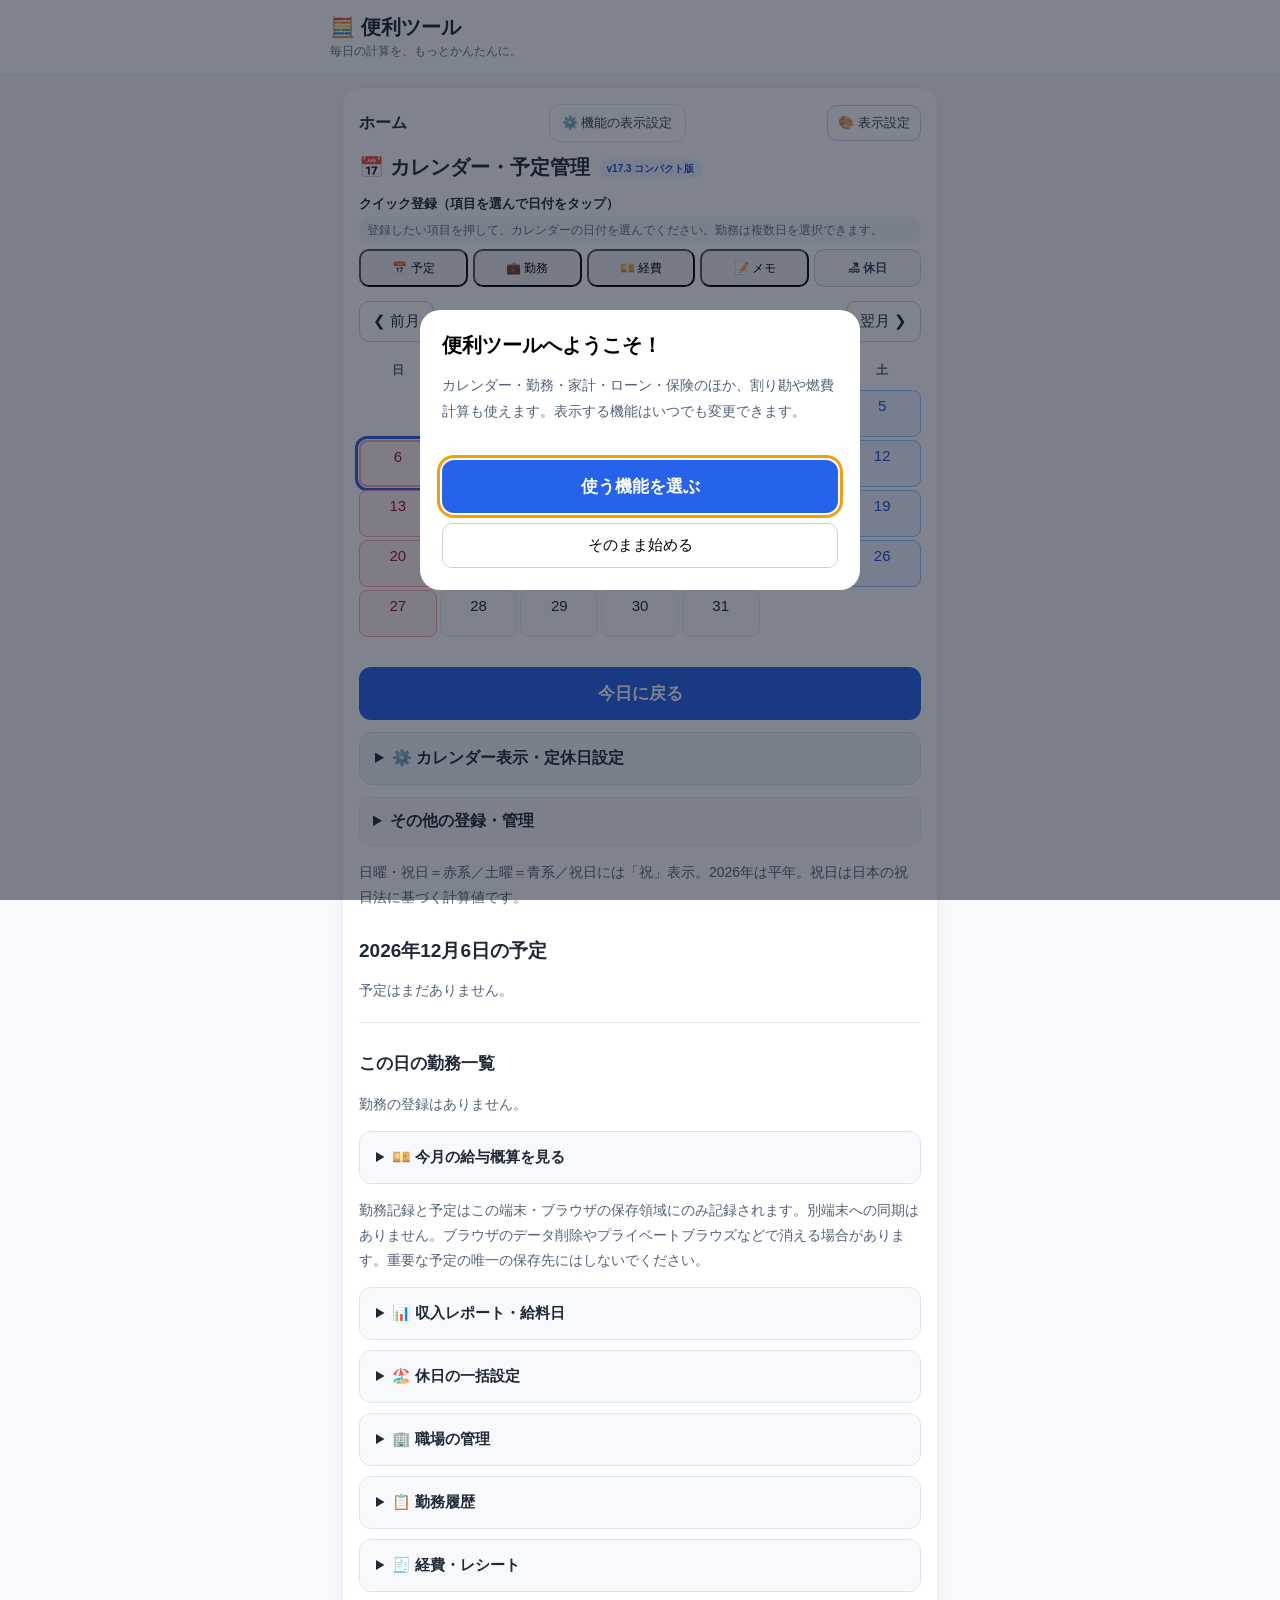
==== commit 3c6066a2: "Add files via upload" ====
--- a/index.html
+++ b/index.html
@@ -1,2 +1,2 @@
 <!DOCTYPE html>
-<html lang="ja"><head><meta charset="utf-8"/><meta content="width=device-width,initial-scale=1" name="viewport"/><meta content="#2563eb" name="theme-color"/><title>無料計算サイト | 便利ツール</title><meta content="給料計算・割り勘・燃費・ローン返済をスマホで簡単に無料計算。" name="description"/><link href="style.css?v=172" rel="stylesheet"/><meta content="0;url=calendar.html" http-equiv="refresh"/></head><body><header><div><h1>🧮 便利ツール</h1><p>毎日の計算を、もっとかんたんに。</p></div></header><main><section class="v17-home"><h2>📅 カレンダーがホームになりました</h2><p>予定・勤務・家計をここから管理できます。</p><a class="v17-primary" href="calendar.html">カレンダーを開く</a><details class="v17-fold"><summary>その他の便利ツール</summary><nav><a href="finance.html">💳 家計・引き落とし</a><a href="loan.html">🏠 ローン・保険</a><a href="salary.html">給料計算</a><a href="split.html">割り勘計算</a><a href="fuel.html">燃費計算</a></nav></details></section></main><footer>本サイトの計算結果は参考値です。正確な給与額、請求額、融資条件等は契約書や専門家の説明をご確認ください。</footer></body></html>+<html lang="ja"><head><meta charset="utf-8"/><meta content="width=device-width,initial-scale=1" name="viewport"/><meta content="#2563eb" name="theme-color"/><title>無料計算サイト | 便利ツール</title><meta content="給料計算・割り勘・燃費・ローン返済をスマホで簡単に無料計算。" name="description"/><link href="style.css?v=173" rel="stylesheet"/><meta content="0;url=calendar.html" http-equiv="refresh"/></head><body><header><div><h1>🧮 便利ツール</h1><p>毎日の計算を、もっとかんたんに。</p></div></header><main><section class="v17-home"><h2>📅 カレンダーがホームになりました</h2><p>予定・勤務・家計をここから管理できます。</p><a class="v17-primary" href="calendar.html">カレンダーを開く</a><details class="v17-fold"><summary>その他の便利ツール</summary><nav><a href="finance.html">💳 家計・引き落とし</a><a href="loan.html">🏠 ローン・保険</a><a href="salary.html">給料計算</a><a href="split.html">割り勘計算</a><a href="fuel.html">燃費計算</a></nav></details></section></main><footer>本サイトの計算結果は参考値です。正確な給与額、請求額、融資条件等は契約書や専門家の説明をご確認ください。</footer><script defer src="v17-compact.js?v=173"></script></body></html>
--- a/style.css
+++ b/style.css
@@ -112,3 +112,26 @@
 
 /* v17.2 SIMPLE unified layout */
 :root{background:#f7f9fc;color:#1f2937}body{background:#f7f9fc}header{background:#fff;color:#17243a;border-bottom:1px solid #e7edf5;padding:14px 18px}header h1{font-size:20px;font-weight:800}header p{font-size:12px;color:#64748b;margin:2px 0 0}main{padding:12px 12px 24px}section{padding:16px;border:1px solid #edf0f5;box-shadow:0 3px 12px #1f29370a}h2{font-size:20px}h3{font-size:17px}button,select,input,textarea{font-family:inherit}select{min-height:42px}input{font-size:16px}button{cursor:pointer}.v16-quick{border:0;background:#fff;padding:6px 0 12px;margin:0 0 6px}.v16-quick>strong{font-size:15px}.v16-actions{display:grid;grid-template-columns:repeat(4,minmax(0,1fr));gap:6px;margin:10px 0}.v16-actions button{font-size:12px;min-height:48px;padding:8px 2px;border-radius:12px}.v17-mode-help{margin:8px 0;background:#f4f7fc;color:#64748b;font-size:12px;padding:8px}.v16-quick>label,.v16-quick>select{display:none}.calendar-toolbar{margin:6px 0 12px}.calendar-grid{gap:3px}.day{border-color:#e8edf5;border-radius:8px;background:#fafbfe;min-height:47px}.v172-top-actions{display:flex;gap:8px;align-items:center;justify-content:space-between;margin-bottom:12px}.v172-settings-btn{border:1px solid #e0e7f0;border-radius:11px;background:#fff;color:#334155;padding:9px 12px;font-size:13px}.v172-settings{border:0;border-radius:20px;width:min(92vw,440px);max-height:85dvh;overflow:auto;padding:22px}.v172-settings::backdrop{background:#0f172a88}.v172-setting-row{display:flex;justify-content:space-between;align-items:center;gap:14px;border-bottom:1px solid #e5eaf1;padding:12px 0;margin:0}.v172-setting-row input{width:22px;height:22px;flex:none}.v172-menu{border:1px solid #e7edf5;border-radius:13px;background:#fff;margin:12px 0}.v172-menu>summary{padding:13px;font-size:14px;font-weight:700;cursor:pointer}.v172-links{display:grid;grid-template-columns:1fr 1fr;gap:7px;padding:10px}.v172-links a{display:block;border-radius:9px;background:#f4f7fc;text-align:center;padding:12px 5px;text-decoration:none;font-size:13px;color:#243a55;font-weight:600}.v172-advanced{border:1px solid #e7edf5;border-radius:12px;margin:10px 0}.v172-advanced>summary{cursor:pointer;padding:13px;font-weight:700;background:#f8fafc}.v172-advanced>div{padding:0 12px 12px}.v17-nav-fold{display:none}.v16-version{font-size:10px;background:#eff6ff}.v172-finance-tools{display:grid;grid-template-columns:repeat(2,1fr);gap:8px;margin:10px 0}.v172-finance-tools button{border:1px solid #dce4f0;background:#f7faff;border-radius:12px;padding:12px 6px;font-size:13px;font-weight:700}.v172-finance-tools button:focus-visible{outline:2px solid #2563eb}@media(max-width:440px){header{padding:12px 14px}main{padding:8px}section{padding:13px}.v16-actions{grid-template-columns:repeat(4,minmax(0,1fr))}.v16-actions button{font-size:12px;padding:7px 1px}.v17-mode-help{font-size:12px}}
+
+/* v17.3: compact, accessible display and true dark theme */
+:root{--v173-font:1;--v173-accent:#2563eb}body{font-size:calc(16px * var(--v173-font))}
+.v173-actions{display:flex!important;flex-wrap:nowrap;gap:5px!important;margin:5px 0!important}
+.v173-actions button,.v173-holiday-start{flex:1 1 0;min-width:0;min-height:38px!important;padding:6px 2px!important;font-size:12px!important;border-radius:10px}
+.v173-holiday-start{border:1px solid #cbd5e1;background:#f8fafc;color:#334155;font-weight:700}
+.v173-holiday-start[aria-pressed="true"]{background:#2563eb;color:white}
+.v16-quick{padding-bottom:3px!important}.v16-quick>strong{font-size:13px!important;margin-bottom:4px!important}.v17-mode-help{margin:4px 0!important;padding:5px 8px!important}
+.v173-holiday-bar{position:sticky;top:0;z-index:20;display:flex;justify-content:space-between;align-items:center;gap:6px;padding:8px;background:#eaf2ff;border:1px solid #93c5fd;border-radius:12px;font-size:12px}
+.v173-holiday-bar[hidden]{display:none}.v173-holiday-bar>div{display:flex;gap:3px}.v173-holiday-bar button{width:auto;min-width:0;margin:0;padding:7px 8px;font-size:12px;border:0;border-radius:8px;background:#2563eb;color:white}.v173-holiday-bar button:last-child{background:#cbd5e1;color:#17243a}
+body.v173-font-large .v173-actions{display:grid!important;grid-template-columns:repeat(2,minmax(0,1fr))}body.v173-font-large .v173-actions button,body.v173-font-large .v173-holiday-start{font-size:15px!important;min-height:47px!important}
+body.v173-menu-icons .v173-actions button{font-size:0!important}body.v173-menu-icons .v173-actions button::first-letter{font-size:19px}body.v173-menu-icons .v173-holiday-start{font-size:0!important}body.v173-menu-icons .v173-holiday-start::first-letter{font-size:19px}
+body.v173-menu-text .v173-actions button{font-size:0!important}body.v173-menu-text .v173-actions button::first-letter{font-size:0!important}
+body.v173-menu-text .v173-actions button[data-mode="event-form"]::after{content:'予定'}body.v173-menu-text .v173-actions button[data-mode="work-form"]::after{content:'勤務'}body.v173-menu-text .v173-actions button[data-mode="expense-panel"]::after{content:'経費'}body.v173-menu-text .v173-actions button[data-mode="memo-form"]::after{content:'メモ'}body.v173-menu-text .v173-actions button::after{font-size:12px}
+body.v173-dark{background:#0f172a;color:#e2e8f0}body.v173-dark header,body.v173-dark section,body.v173-dark .v16-quick,body.v173-dark .v172-menu,body.v173-dark .v17-fold,body.v173-dark .v16-fold,body.v173-dark .v172-advanced,body.v173-dark .v172-settings,body.v173-dark .v17-sheet,body.v173-dark #day-popup{background:#111827;color:#e2e8f0;border-color:#334155}
+body.v173-dark h1,body.v173-dark h2,body.v173-dark h3,body.v173-dark h4,body.v173-dark strong,body.v173-dark label{color:#e2e8f0}
+body.v173-dark .day,body.v173-dark .v16-fold>summary,body.v173-dark .v17-fold>summary,body.v173-dark .v172-advanced>summary,body.v173-dark .v172-menu>summary,body.v173-dark .v172-settings-btn,body.v173-dark .v172-links a,body.v173-dark .v17-mode-help,body.v173-dark .v173-holiday-start{background:#273449;color:#dbeafe;border-color:#334155}
+body.v173-dark input,body.v173-dark select,body.v173-dark textarea{background:#1e293b;color:#e2e8f0;border-color:#475569}
+body.v173-dark .day.selected,body.v173-dark .v17-active{background:#1d4ed8;color:white}body.v173-dark .day.jpn-sunday,body.v173-dark .day.jpn-holiday{background:#3a2638;color:#fda4af}body.v173-dark .day.jpn-saturday{background:#1b3353;color:#93c5fd}
+body.v173-dark .v173-holiday-bar{background:#1e3a5f;color:white}body.v173-dark .v172-settings::backdrop{background:#000a}
+.v173-display-trigger{border:1px solid #cbd5e1;border-radius:10px;background:#fff;padding:8px 10px;color:#334155;font-size:13px}
+.v173-display-row{display:grid;gap:5px;margin:14px 0}.v173-display-row select{width:100%}
+@media(max-width:375px){.v173-actions button,.v173-holiday-start{font-size:11px!important}.v173-holiday-bar{flex-wrap:wrap}}
